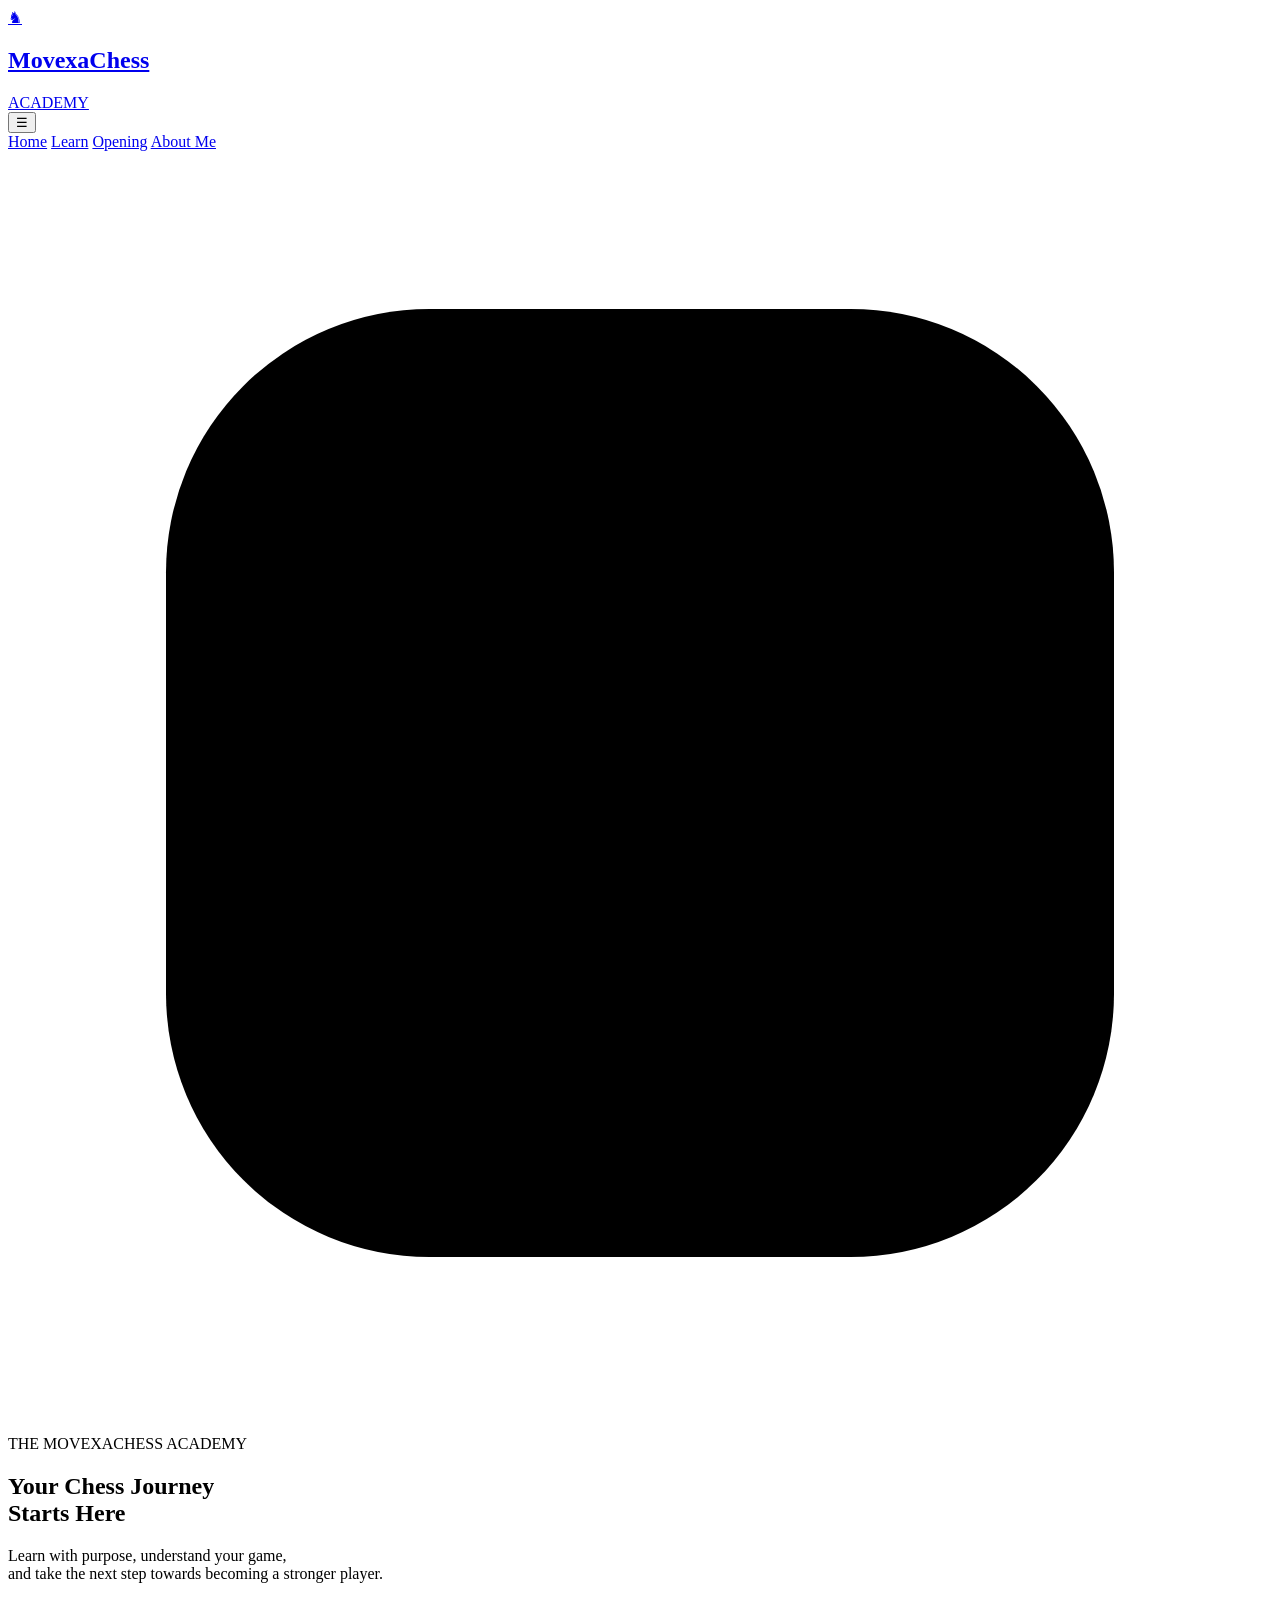
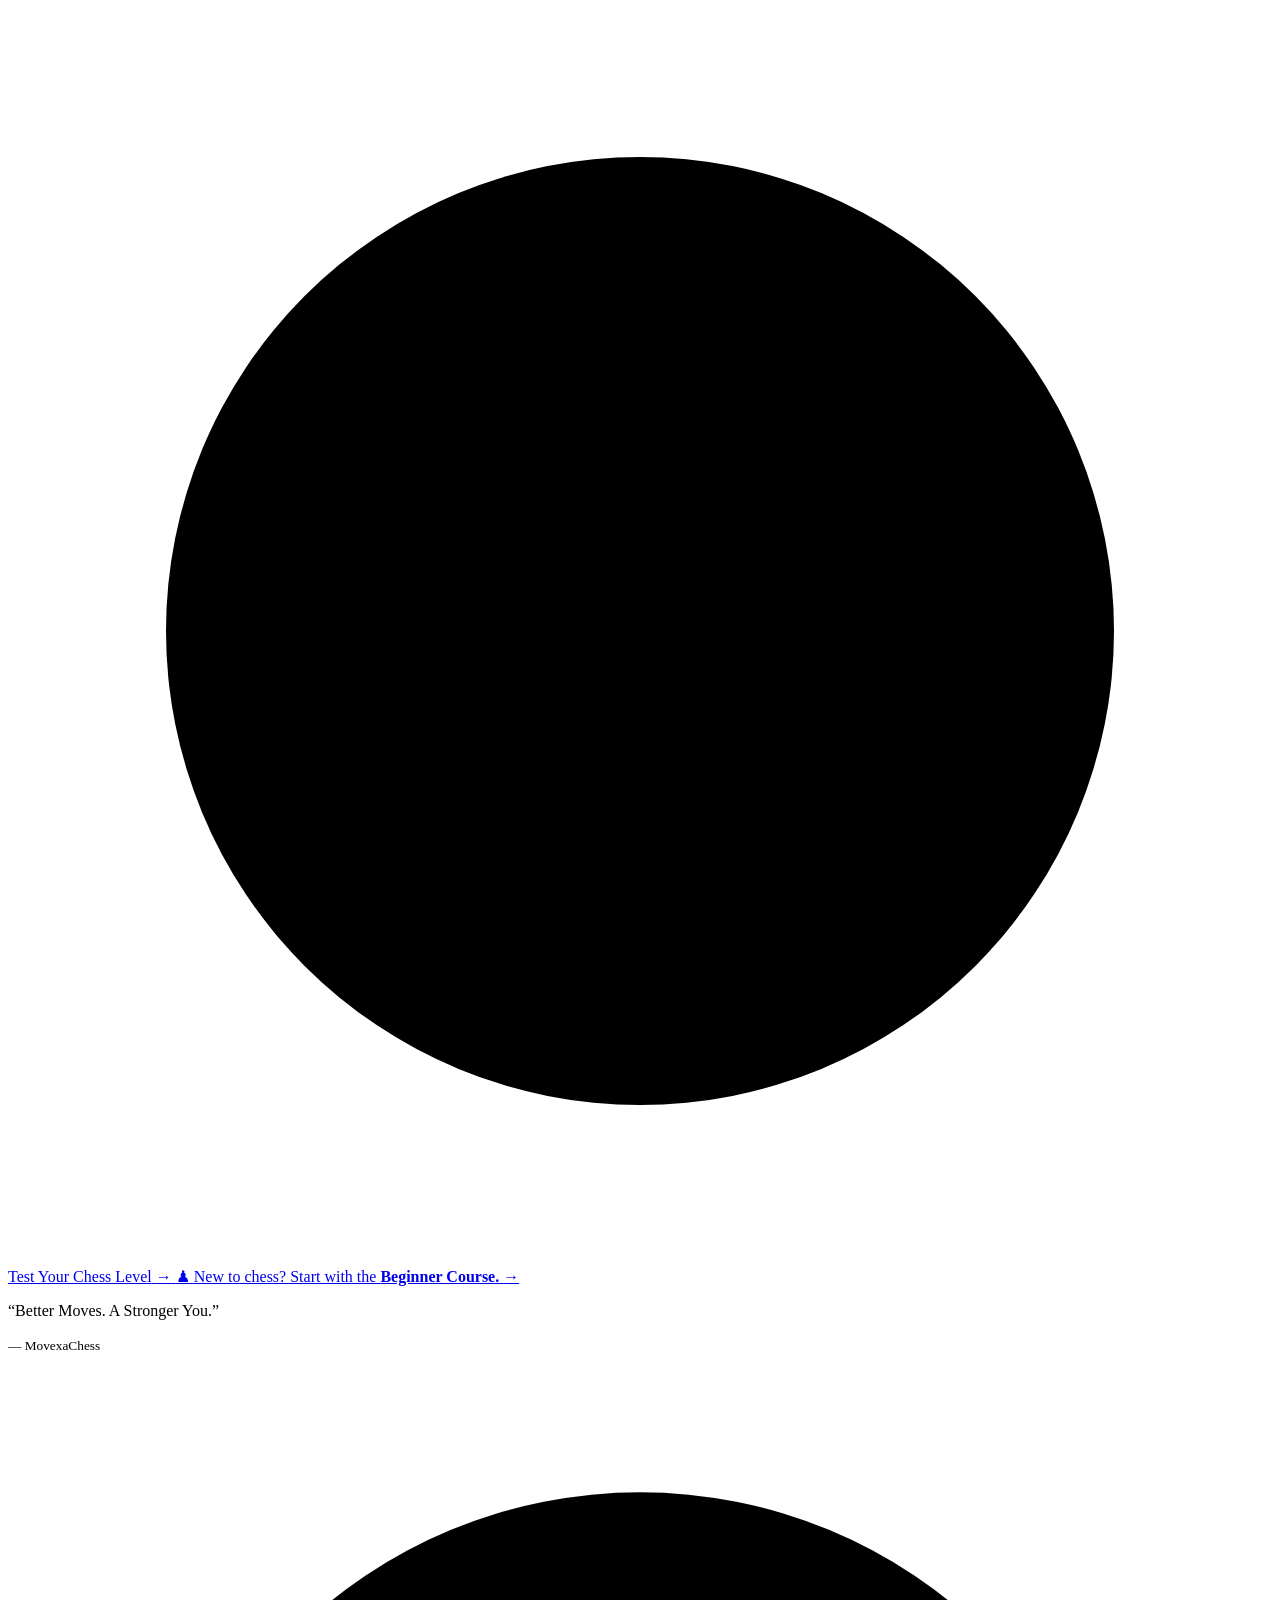
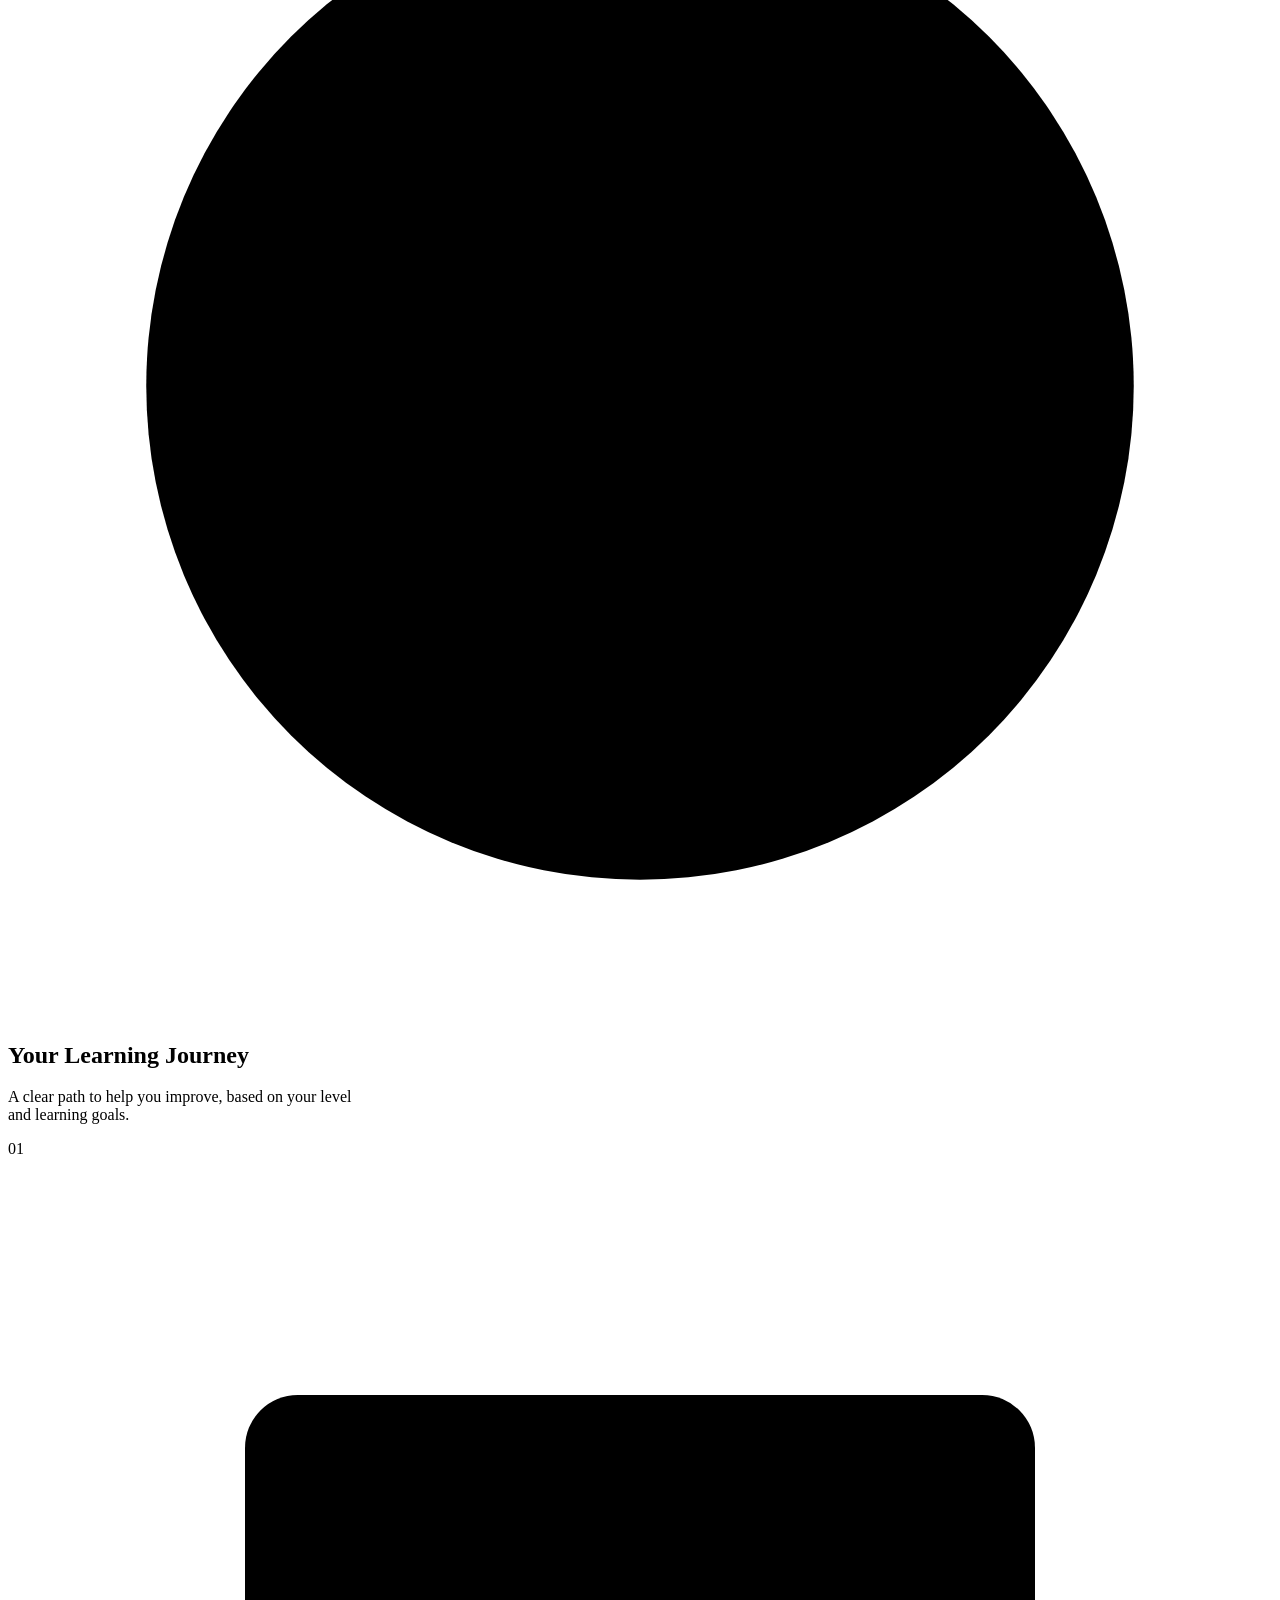
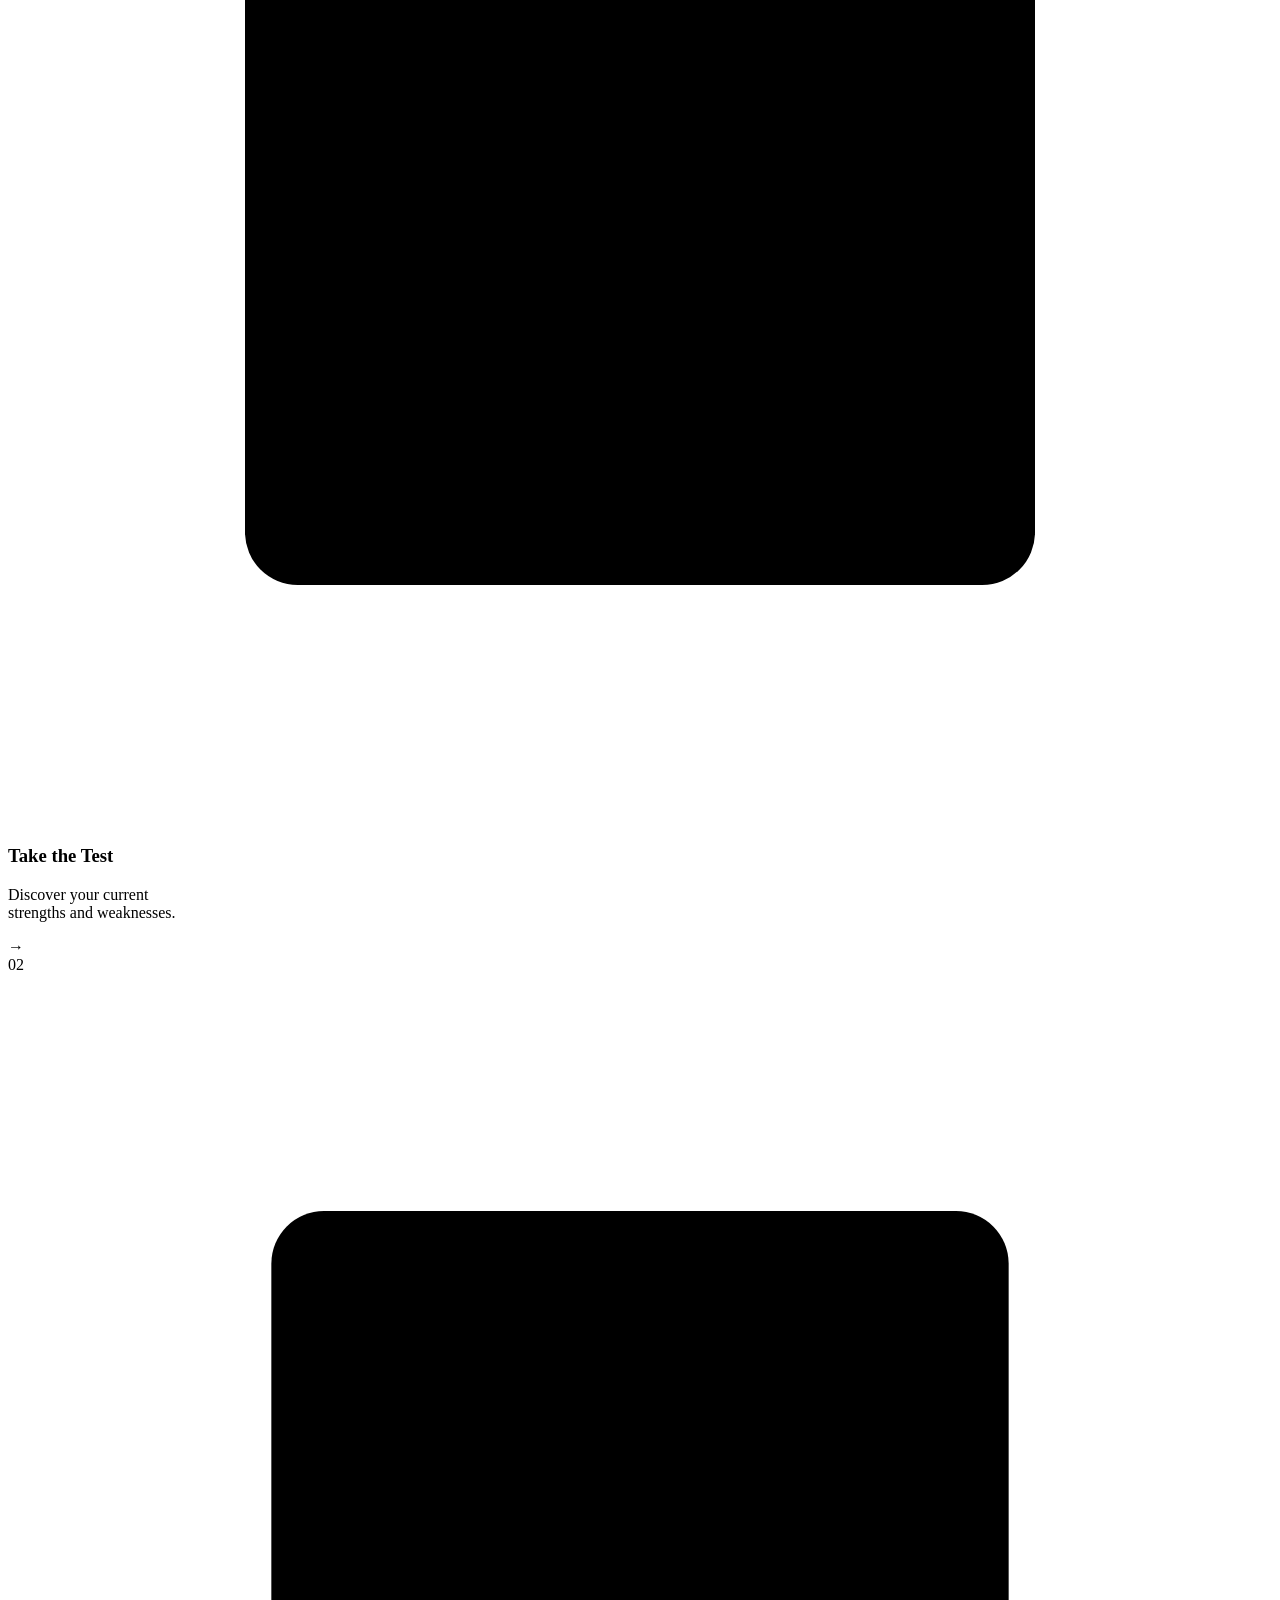
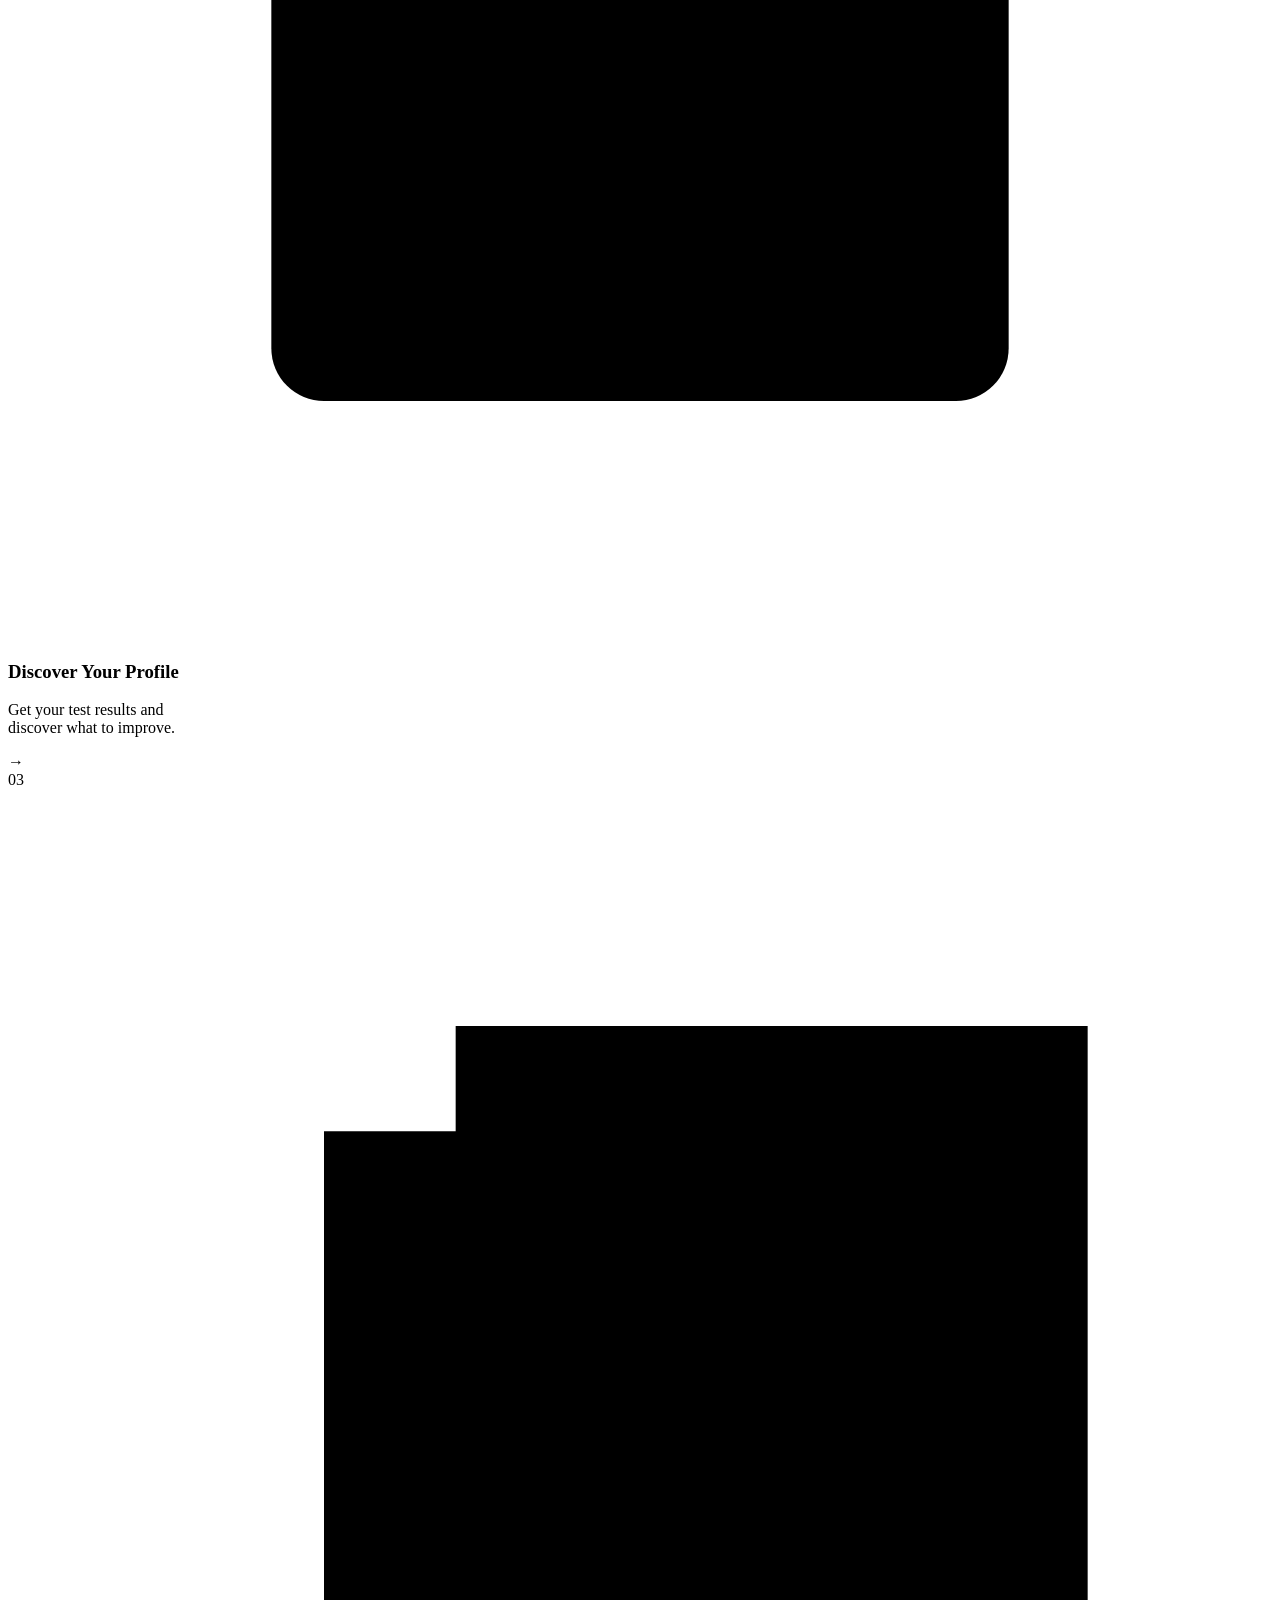
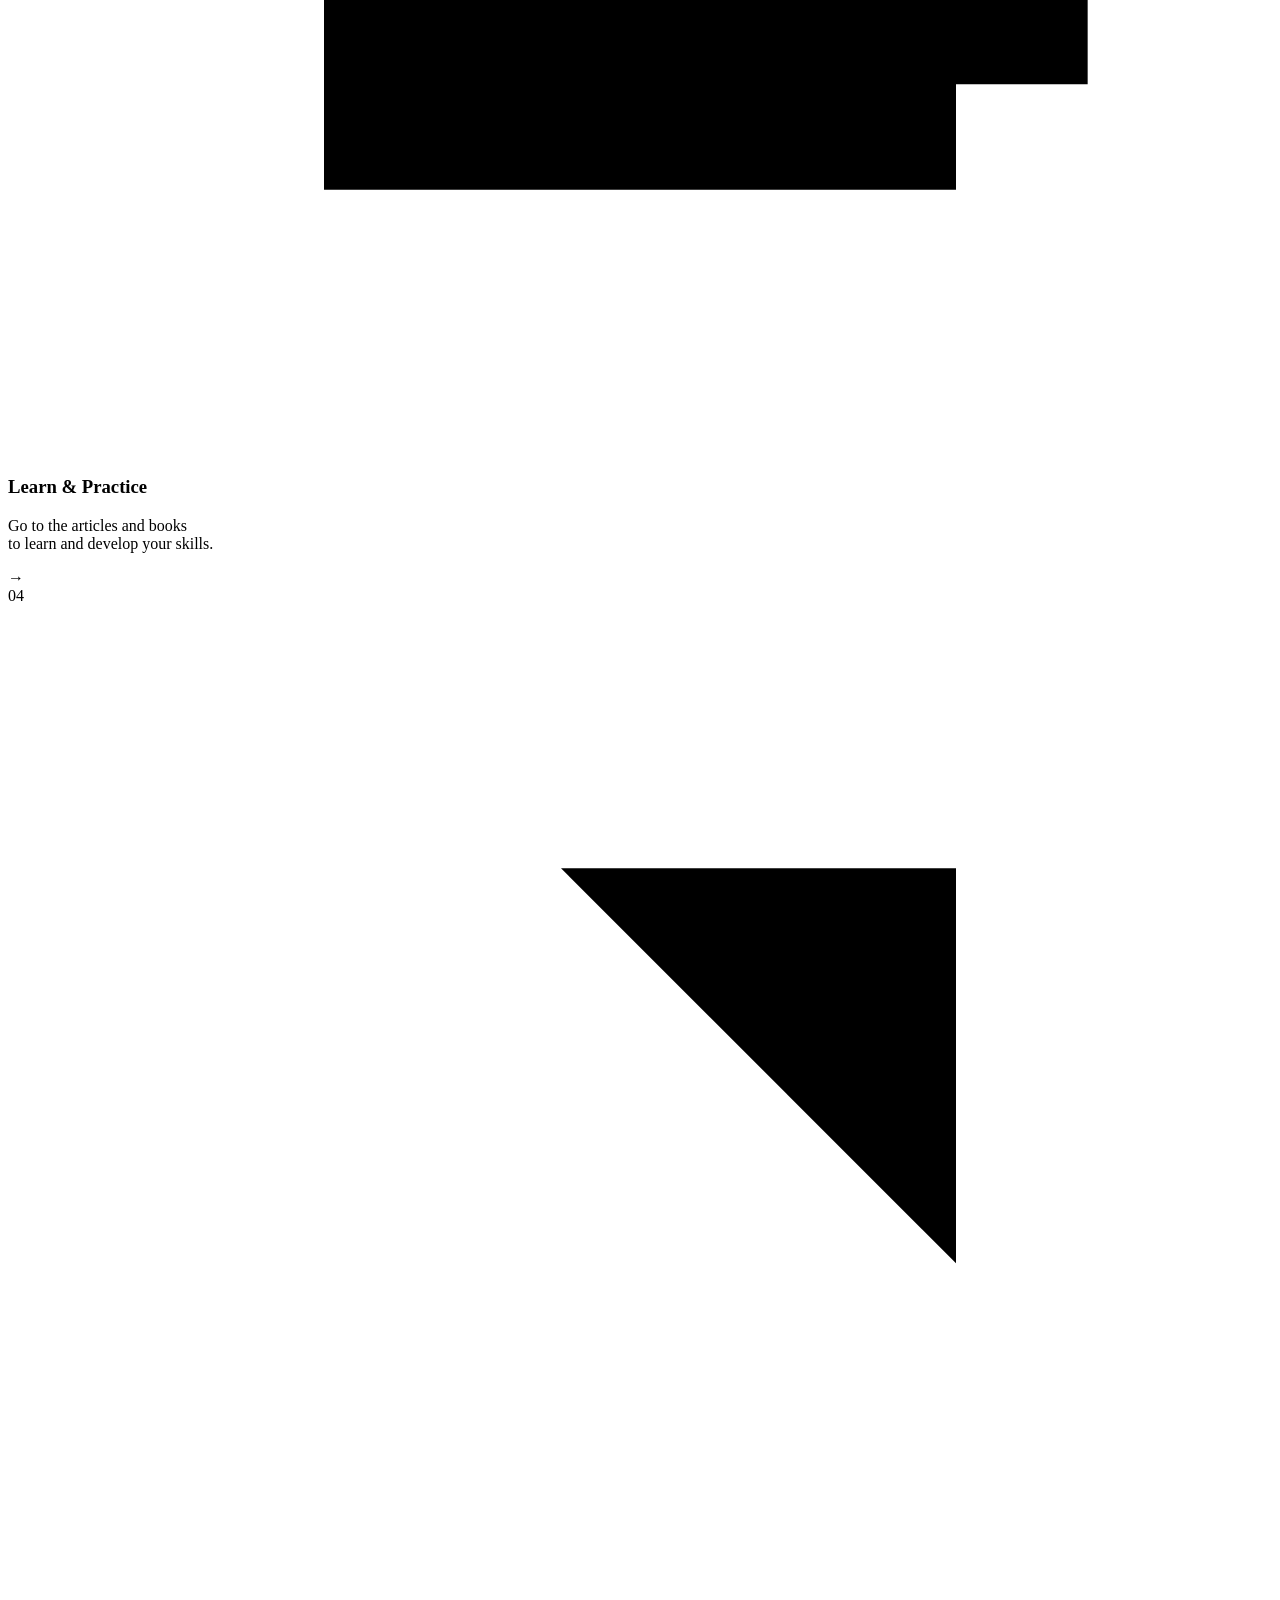
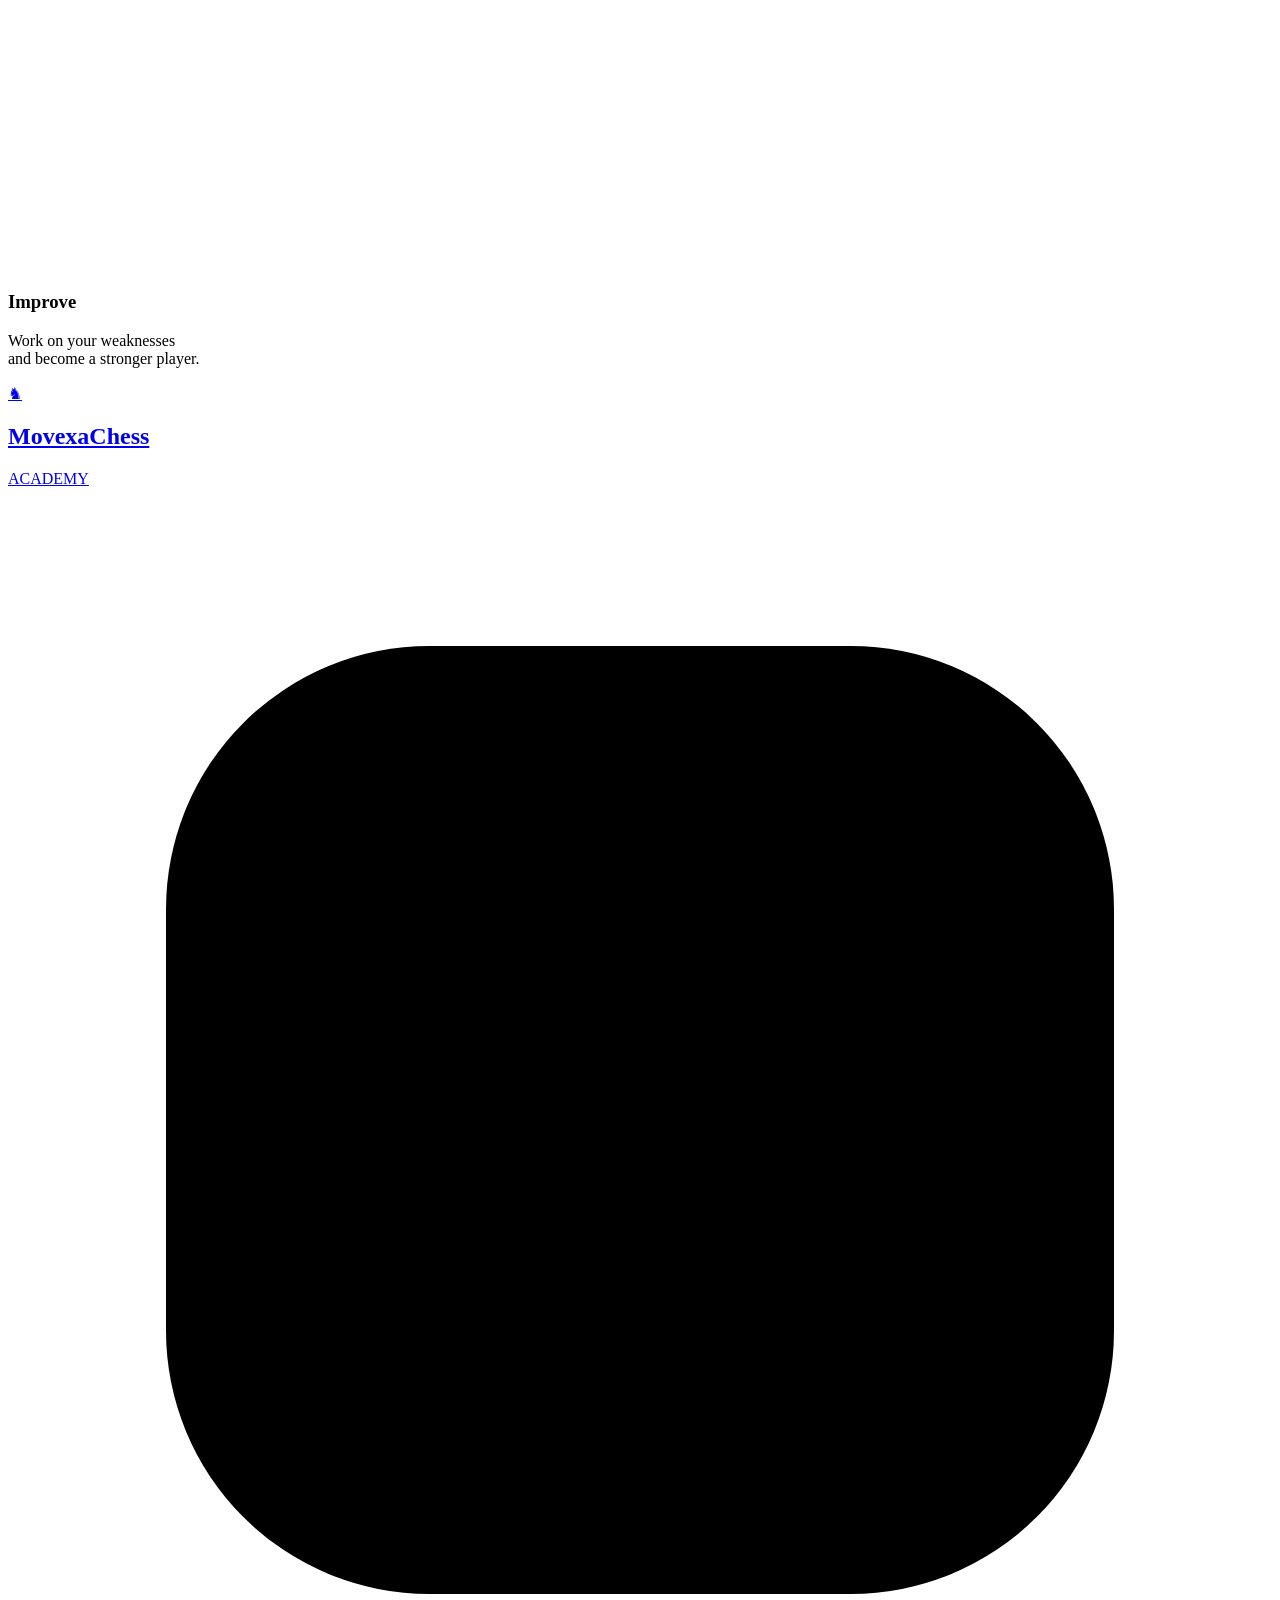
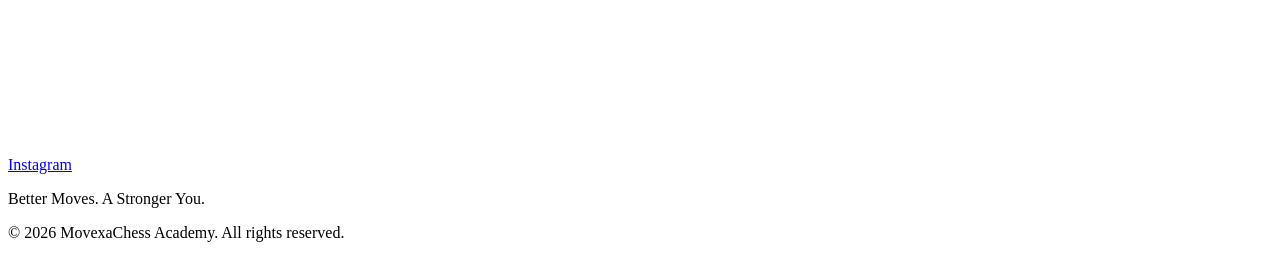
==== index.html @ 88e19b3e "Add files via upload" ====
<!DOCTYPE html>
<html lang="en">
<head>


    <!-- Basic page settings -->
    <meta charset="UTF-8">
    <meta name="viewport" content="width=device-width, initial-scale=1.0">

    <meta
        name="description"
        content="Improve your chess step by step with MovexaChess Academy."
    >

    <title>MovexaChess Academy</title>



    <!-- Website fonts -->
    <link rel="preconnect" href="https://fonts.googleapis.com">
    <link rel="preconnect" href="https://fonts.gstatic.com" crossorigin>

    <link
        href="https://fonts.googleapis.com/css2?family=Cormorant+Garamond:wght@500;600;700&family=Inter:wght@400;600;700&display=swap"
        rel="stylesheet"
    >



    <!-- Main stylesheet -->
    <link rel="stylesheet" href="../front/style.css">
</head>



<body>

    <!-- ==================== HEADER / NAVBAR ==================== -->
    <header class="navbar">

        <!-- Website logo and name -->
        <a href="index.html" class="brand" aria-label="MovexaChess Academy Home">
            <div class="logo" aria-hidden="true">♞</div>

            <div class="brand-text">
                <h2>MovexaChess</h2>
                <span>ACADEMY</span>
            </div>
        </a>



        <!-- Mobile navigation button -->
        <button
            class="menu-toggle"
            id="menuToggle"
            type="button"
            aria-label="Open navigation menu"
            aria-controls="navMenu"
            aria-expanded="false"
        >
            ☰
        </button>



        <!-- Each link opens its own HTML page -->
        <nav id="navMenu" aria-label="Main navigation">
            <a class="active" href="../front/index.html" aria-current="page">Home</a>
            <a href="../learn/learn.html">Learn</a>
            <a href="../opening/openings.html">Opening</a>
            <a href="../about/about.html">About Me</a>
        </nav>




        <!-- Instagram icon: replace the URL with your profile -->
        <a
            class="instagram"
            href="https://www.instagram.com/afify_chess?rpxt=ZjgxMWs5MHFobWow"
            target="_blank"
            rel="noopener noreferrer"
            aria-label="Visit Instagram"
        
        >
            <svg viewBox="0 0 24 24" aria-hidden="true">
                <rect x="3" y="3" width="18" height="18" rx="5"></rect>
                <circle cx="12" cy="12" r="4"></circle>
                <circle class="instagram-dot" cx="17.5" cy="6.8" r="1"></circle>
            </svg>
        </a>

    </header>



    <!-- ==================== MAIN CONTENT ==================== -->
    <main>

        <!-- HERO: Chess background, main heading and call to action -->
        <section class="hero" id="home">

            <div class="hero-content">

                <p class="eyebrow">THE MOVEXACHESS ACADEMY</p>

                <h1>
                    Your Chess Journey<br>
                    <span>Starts Here</span>
                </h1>

                <p class="description">
                    Learn with purpose, understand your game,<br>
                    and take the next step towards becoming a stronger player.
                </p>

                <!-- Test button: connect to the test page when it is ready -->
                <a href="../test/test.html" class="primary-button">
                    <svg class="target-icon" viewBox="0 0 24 24"
                         aria-hidden="true">
                        <circle cx="12" cy="12" r="9"></circle>
                        <circle cx="12" cy="12" r="5"></circle>
                        <circle cx="12" cy="12" r="1.5"></circle>
                    </svg>

                    <span>Test Your Chess Level</span>
                    <span class="button-arrow" aria-hidden="true">→</span>
                </a>

                <!-- Beginner course shortcut -->
                <a href="../learn/learn.html" class="beginner">
                    <span class="cap" aria-hidden="true">♟</span>

                    <span>
                        New to chess? Start with the
                        <strong>Beginner Course.</strong>
                    </span>

                    <span class="green" aria-hidden="true">→</span>
                </a>

            </div>

            <!-- Brand quote on the right side of the background -->
            <div class="hero-quote">
                <p>“Better Moves. A Stronger You.”</p>
                <span></span>
                <small>— MovexaChess</small>
            </div>

        </section>


        <!-- ==================== LEARNING JOURNEY ==================== -->
        <section class="journey" id="learn">

            <!-- Section heading and decorative target icon -->
            <div class="journey-heading">

                <div class="big-icon" aria-hidden="true">
                    <svg viewBox="0 0 64 64">
                        <circle cx="32" cy="32" r="25"></circle>
                        <circle cx="32" cy="32" r="16"></circle>
                        <circle cx="32" cy="32" r="7"></circle>
                    </svg>
                </div>

                <div>
                    <h2>Your Learning Journey</h2>

                    <p>
                        A clear path to help you improve, based on your level<br>
                        and learning goals.
                    </p>
                </div>

            </div>


            <!-- Four steps explaining how the academy works -->
            <div class="steps">

                <!-- Step 1: Take the test -->
                <article class="step">

                    <span class="number">01</span>

                    <div class="step-icon" aria-hidden="true">
                        <svg viewBox="0 0 48 48">
                            <rect x="9" y="9" width="30" height="30"
                                  rx="2"></rect>
                            <path d="M16 24l6 6 12-13"></path>
                        </svg>
                    </div>

                    <h3>Take the Test</h3>

                    <p>
                        Discover your current<br>
                        strengths and weaknesses.
                    </p>

                </article>


                <span class="step-arrow" aria-hidden="true">→</span>


                <!-- Step 2: Discover personal results -->
                <article class="step">

                    <span class="number">02</span>

                    <div class="step-icon" aria-hidden="true">
                        <svg viewBox="0 0 48 48">
                            <rect x="10" y="9" width="28" height="30"
                                  rx="2"></rect>
                            <path d="M16 17h16M16 24h16M16 31h16"></path>
                        </svg>
                    </div>

                    <h3>Discover Your Profile</h3>

                    <p>
                        Get your test results and<br>
                        discover what to improve.
                    </p>

                </article>


                <span class="step-arrow" aria-hidden="true">→</span>


                <!-- Step 3: Learn through articles and books -->
                <article class="step">

                    <span class="number">03</span>

                    <div class="step-icon" aria-hidden="true">
                        <svg viewBox="0 0 48 48">
                            <path d="M12 13h24v25H12z"></path>
                            <path d="M17 13V9h24v25h-5"></path>
                            <path d="M18 21h12M18 27h12M18 33h9"></path>
                        </svg>
                    </div>

                    <h3>Learn &amp; Practice</h3>

                    <p>
                        Go to the articles and books<br>
                        to learn and develop your skills.
                    </p>

                </article>


                <span class="step-arrow" aria-hidden="true">→</span>


                <!-- Step 4: Improve your weaknesses -->
                <article class="step">

                    <span class="number">04</span>

                    <div class="step-icon" aria-hidden="true">
                        <svg viewBox="0 0 48 48">
                            <path d="M10 36L36 10"></path>
                            <path d="M21 10h15v15"></path>
                        </svg>
                    </div>

                    <h3>Improve</h3>

                    <p>
                        Work on your weaknesses<br>
                        and become a stronger player.
                    </p>

                </article>

            </div>

        </section>

    </main>


    <!-- ==================== FOOTER ==================== -->
    <footer class="site-footer">

        <!-- Brand identity -->
        <a href="index.html" class="brand" aria-label="MovexaChess Home">

            <div class="logo" aria-hidden="true">♞</div>

            <div class="brand-text">
                <h2>MovexaChess</h2>
                <span>ACADEMY</span>
            </div>

        </a>

        <!-- Only the social link you intend to use -->
        <div class="footer-socials">

            <a
                href="https://www.instagram.com/afify_chess?rpxt=ZjgxMWs5MHFobWow"
                target="_blank"
                rel="noopener noreferrer"
                aria-label="Visit Instagram"
            >
                <svg viewBox="0 0 24 24" aria-hidden="true">
                    <rect x="3" y="3" width="18" height="18" rx="5"></rect>
                    <circle cx="12" cy="12" r="4"></circle>
                    <circle class="instagram-dot"
                            cx="17.5" cy="6.8" r="1"></circle>
                </svg>

                <span>Instagram</span>
            </a>

        </div>

        <!-- Brand slogan -->
        <p class="footer-message">
            Better Moves. A Stronger You.
        </p>

        <!-- Copyright -->
        <p class="copyright">
            © 2026 MovexaChess Academy. All rights reserved.
        </p>

    </footer>


    <!-- Keep the existing JavaScript file connected -->
    <script src="script.js"></script>

</body>
</html>
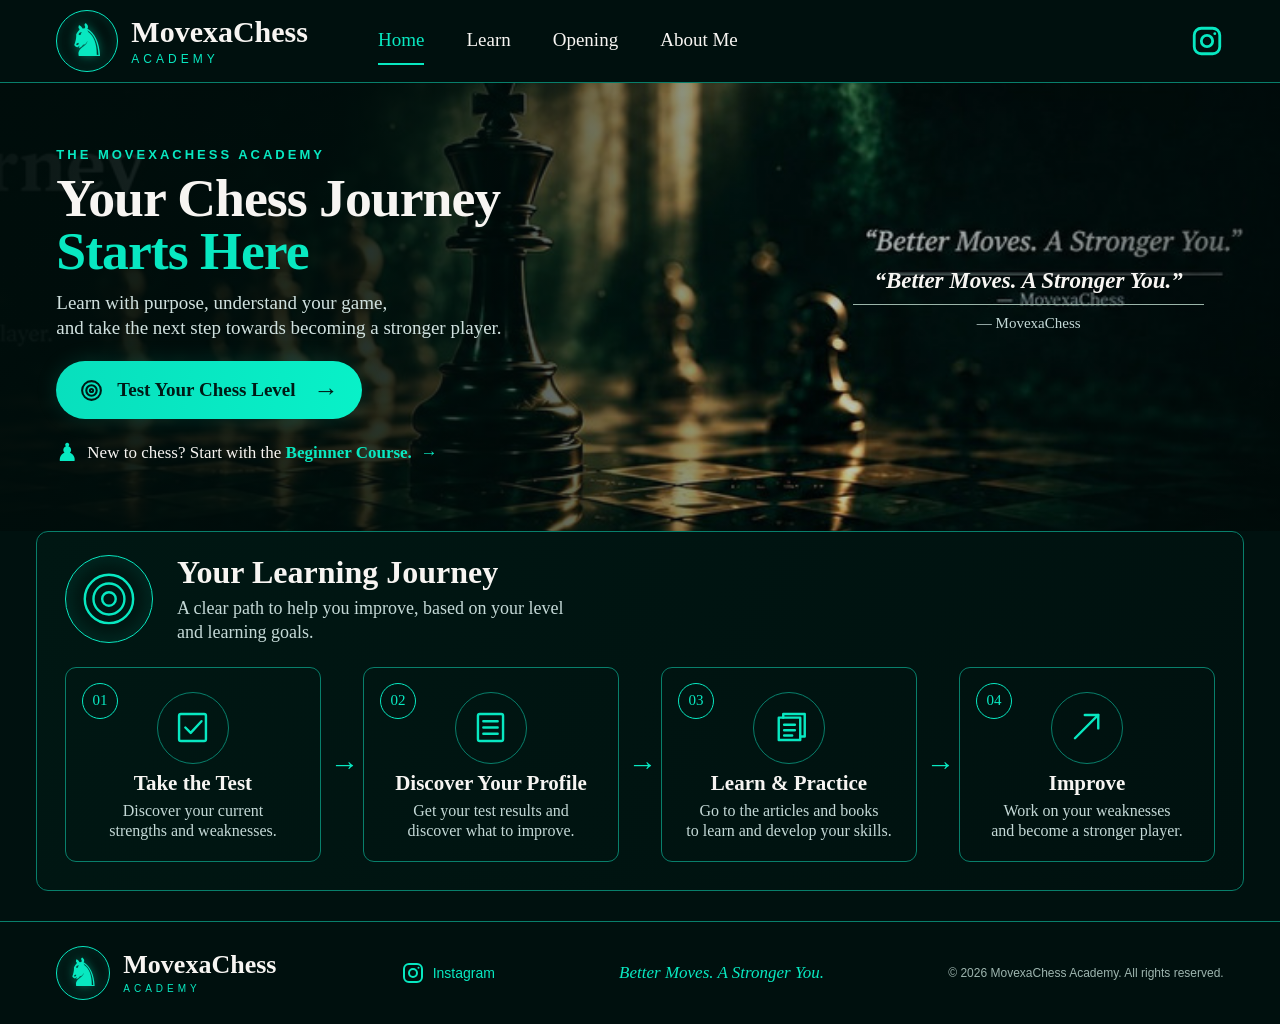
==== commit 74c5b000: "Add index.html for Chess Project redirect" ====
--- a/index.html
+++ b/index.html
@@ -1,343 +1,11 @@
-<!DOCTYPE html>
-<html lang="en">
-<head>
-
-
-    <!-- Basic page settings -->
-    <meta charset="UTF-8">
-    <meta name="viewport" content="width=device-width, initial-scale=1.0">
-
-    <meta
-        name="description"
-        content="Improve your chess step by step with MovexaChess Academy."
-    >
-
-    <title>MovexaChess Academy</title>
-
-
-
-    <!-- Website fonts -->
-    <link rel="preconnect" href="https://fonts.googleapis.com">
-    <link rel="preconnect" href="https://fonts.gstatic.com" crossorigin>
-
-    <link
-        href="https://fonts.googleapis.com/css2?family=Cormorant+Garamond:wght@500;600;700&family=Inter:wght@400;600;700&display=swap"
-        rel="stylesheet"
-    >
-
-
-
-    <!-- Main stylesheet -->
-    <link rel="stylesheet" href="../front/style.css">
-</head>
-
-
-
-<body>
-
-    <!-- ==================== HEADER / NAVBAR ==================== -->
-    <header class="navbar">
-
-        <!-- Website logo and name -->
-        <a href="index.html" class="brand" aria-label="MovexaChess Academy Home">
-            <div class="logo" aria-hidden="true">♞</div>
-
-            <div class="brand-text">
-                <h2>MovexaChess</h2>
-                <span>ACADEMY</span>
-            </div>
-        </a>
-
-
-
-        <!-- Mobile navigation button -->
-        <button
-            class="menu-toggle"
-            id="menuToggle"
-            type="button"
-            aria-label="Open navigation menu"
-            aria-controls="navMenu"
-            aria-expanded="false"
-        >
-            ☰
-        </button>
-
-
-
-        <!-- Each link opens its own HTML page -->
-        <nav id="navMenu" aria-label="Main navigation">
-            <a class="active" href="../front/index.html" aria-current="page">Home</a>
-            <a href="../learn/learn.html">Learn</a>
-            <a href="../opening/openings.html">Opening</a>
-            <a href="../about/about.html">About Me</a>
-        </nav>
-
-
-
-
-        <!-- Instagram icon: replace the URL with your profile -->
-        <a
-            class="instagram"
-            href="https://www.instagram.com/afify_chess?rpxt=ZjgxMWs5MHFobWow"
-            target="_blank"
-            rel="noopener noreferrer"
-            aria-label="Visit Instagram"
-        
-        >
-            <svg viewBox="0 0 24 24" aria-hidden="true">
-                <rect x="3" y="3" width="18" height="18" rx="5"></rect>
-                <circle cx="12" cy="12" r="4"></circle>
-                <circle class="instagram-dot" cx="17.5" cy="6.8" r="1"></circle>
-            </svg>
-        </a>
-
-    </header>
-
-
-
-    <!-- ==================== MAIN CONTENT ==================== -->
-    <main>
-
-        <!-- HERO: Chess background, main heading and call to action -->
-        <section class="hero" id="home">
-
-            <div class="hero-content">
-
-                <p class="eyebrow">THE MOVEXACHESS ACADEMY</p>
-
-                <h1>
-                    Your Chess Journey<br>
-                    <span>Starts Here</span>
-                </h1>
-
-                <p class="description">
-                    Learn with purpose, understand your game,<br>
-                    and take the next step towards becoming a stronger player.
-                </p>
-
-                <!-- Test button: connect to the test page when it is ready -->
-                <a href="../test/test.html" class="primary-button">
-                    <svg class="target-icon" viewBox="0 0 24 24"
-                         aria-hidden="true">
-                        <circle cx="12" cy="12" r="9"></circle>
-                        <circle cx="12" cy="12" r="5"></circle>
-                        <circle cx="12" cy="12" r="1.5"></circle>
-                    </svg>
-
-                    <span>Test Your Chess Level</span>
-                    <span class="button-arrow" aria-hidden="true">→</span>
-                </a>
-
-                <!-- Beginner course shortcut -->
-                <a href="../learn/learn.html" class="beginner">
-                    <span class="cap" aria-hidden="true">♟</span>
-
-                    <span>
-                        New to chess? Start with the
-                        <strong>Beginner Course.</strong>
-                    </span>
-
-                    <span class="green" aria-hidden="true">→</span>
-                </a>
-
-            </div>
-
-            <!-- Brand quote on the right side of the background -->
-            <div class="hero-quote">
-                <p>“Better Moves. A Stronger You.”</p>
-                <span></span>
-                <small>— MovexaChess</small>
-            </div>
-
-        </section>
-
-
-        <!-- ==================== LEARNING JOURNEY ==================== -->
-        <section class="journey" id="learn">
-
-            <!-- Section heading and decorative target icon -->
-            <div class="journey-heading">
-
-                <div class="big-icon" aria-hidden="true">
-                    <svg viewBox="0 0 64 64">
-                        <circle cx="32" cy="32" r="25"></circle>
-                        <circle cx="32" cy="32" r="16"></circle>
-                        <circle cx="32" cy="32" r="7"></circle>
-                    </svg>
-                </div>
-
-                <div>
-                    <h2>Your Learning Journey</h2>
-
-                    <p>
-                        A clear path to help you improve, based on your level<br>
-                        and learning goals.
-                    </p>
-                </div>
-
-            </div>
-
-
-            <!-- Four steps explaining how the academy works -->
-            <div class="steps">
-
-                <!-- Step 1: Take the test -->
-                <article class="step">
-
-                    <span class="number">01</span>
-
-                    <div class="step-icon" aria-hidden="true">
-                        <svg viewBox="0 0 48 48">
-                            <rect x="9" y="9" width="30" height="30"
-                                  rx="2"></rect>
-                            <path d="M16 24l6 6 12-13"></path>
-                        </svg>
-                    </div>
-
-                    <h3>Take the Test</h3>
-
-                    <p>
-                        Discover your current<br>
-                        strengths and weaknesses.
-                    </p>
-
-                </article>
-
-
-                <span class="step-arrow" aria-hidden="true">→</span>
-
-
-                <!-- Step 2: Discover personal results -->
-                <article class="step">
-
-                    <span class="number">02</span>
-
-                    <div class="step-icon" aria-hidden="true">
-                        <svg viewBox="0 0 48 48">
-                            <rect x="10" y="9" width="28" height="30"
-                                  rx="2"></rect>
-                            <path d="M16 17h16M16 24h16M16 31h16"></path>
-                        </svg>
-                    </div>
-
-                    <h3>Discover Your Profile</h3>
-
-                    <p>
-                        Get your test results and<br>
-                        discover what to improve.
-                    </p>
-
-                </article>
-
-
-                <span class="step-arrow" aria-hidden="true">→</span>
-
-
-                <!-- Step 3: Learn through articles and books -->
-                <article class="step">
-
-                    <span class="number">03</span>
-
-                    <div class="step-icon" aria-hidden="true">
-                        <svg viewBox="0 0 48 48">
-                            <path d="M12 13h24v25H12z"></path>
-                            <path d="M17 13V9h24v25h-5"></path>
-                            <path d="M18 21h12M18 27h12M18 33h9"></path>
-                        </svg>
-                    </div>
-
-                    <h3>Learn &amp; Practice</h3>
-
-                    <p>
-                        Go to the articles and books<br>
-                        to learn and develop your skills.
-                    </p>
-
-                </article>
-
-
-                <span class="step-arrow" aria-hidden="true">→</span>
-
-
-                <!-- Step 4: Improve your weaknesses -->
-                <article class="step">
-
-                    <span class="number">04</span>
-
-                    <div class="step-icon" aria-hidden="true">
-                        <svg viewBox="0 0 48 48">
-                            <path d="M10 36L36 10"></path>
-                            <path d="M21 10h15v15"></path>
-                        </svg>
-                    </div>
-
-                    <h3>Improve</h3>
-
-                    <p>
-                        Work on your weaknesses<br>
-                        and become a stronger player.
-                    </p>
-
-                </article>
-
-            </div>
-
-        </section>
-
-    </main>
-
-
-    <!-- ==================== FOOTER ==================== -->
-    <footer class="site-footer">
-
-        <!-- Brand identity -->
-        <a href="index.html" class="brand" aria-label="MovexaChess Home">
-
-            <div class="logo" aria-hidden="true">♞</div>
-
-            <div class="brand-text">
-                <h2>MovexaChess</h2>
-                <span>ACADEMY</span>
-            </div>
-
-        </a>
-
-        <!-- Only the social link you intend to use -->
-        <div class="footer-socials">
-
-            <a
-                href="https://www.instagram.com/afify_chess?rpxt=ZjgxMWs5MHFobWow"
-                target="_blank"
-                rel="noopener noreferrer"
-                aria-label="Visit Instagram"
-            >
-                <svg viewBox="0 0 24 24" aria-hidden="true">
-                    <rect x="3" y="3" width="18" height="18" rx="5"></rect>
-                    <circle cx="12" cy="12" r="4"></circle>
-                    <circle class="instagram-dot"
-                            cx="17.5" cy="6.8" r="1"></circle>
-                </svg>
-
-                <span>Instagram</span>
-            </a>
-
-        </div>
-
-        <!-- Brand slogan -->
-        <p class="footer-message">
-            Better Moves. A Stronger You.
-        </p>
-
-        <!-- Copyright -->
-        <p class="copyright">
-            © 2026 MovexaChess Academy. All rights reserved.
-        </p>
-
-    </footer>
-
-
-    <!-- Keep the existing JavaScript file connected -->
-    <script src="script.js"></script>
-
-</body>
-</html>+<!DOCTYPE html>
+<html lang="en">
+<head>
+  <meta charset="UTF-8">
+  <meta http-equiv="refresh" content="0; url=./chess%20project%20made%20by%20adham%20afify/front/">
+  <title>Chess Project</title>
+</head>
+<body>
+  <p><a href="./chess%20project%20made%20by%20adham%20afify/front/">Open Chess Project</a></p>
+</body>
+</html>
